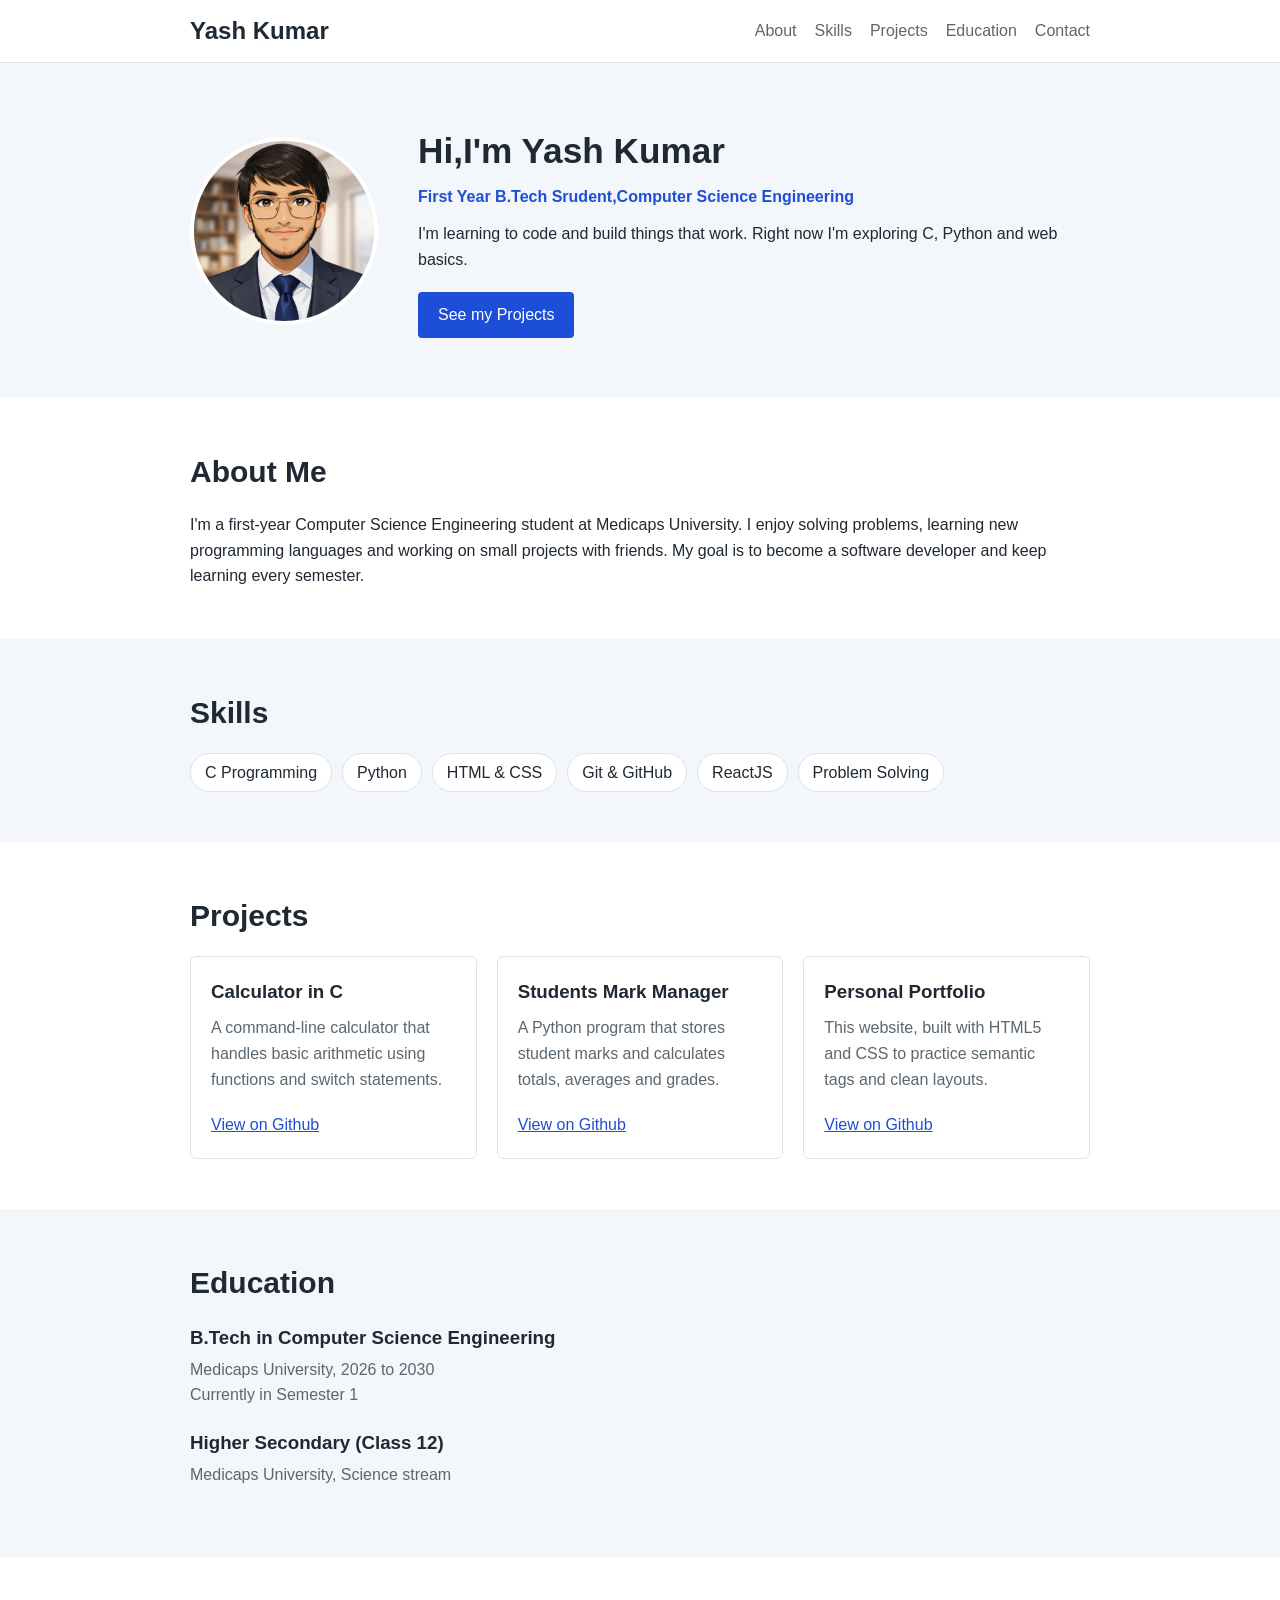
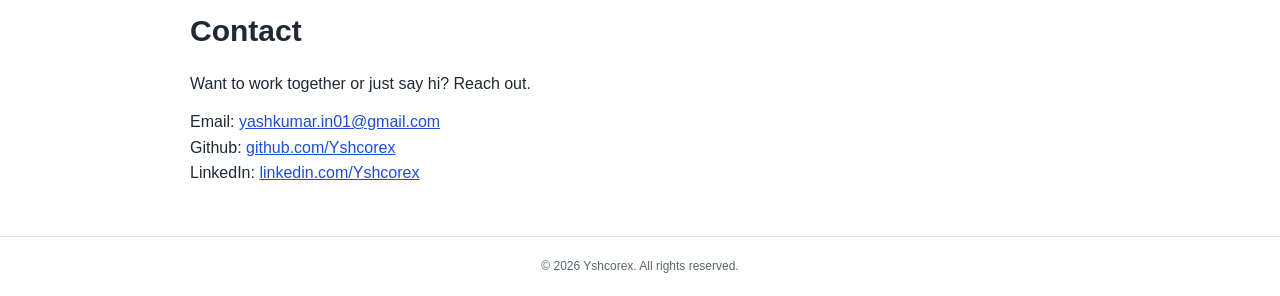
==== index.html @ abb8780c "Rename demo.html to index.html" ====
<!DOCTYPE html>
<html lang="en">
<head>
    <meta charset="UTF-8">
    <meta name="viewport" content="width=device-width, initial-scale=1.0">
    <title>My Portfolio | Engineer</title>
    <link rel="stylesheet" href="demo.css">
</head>
<body>
    <header class="site-header"> 
        <div class="container header-inner">
          <a href="#home" class="logo">Yash Kumar</a>  
          <nav aria-label="Main navigation">
            <ul class="nav-list">
                <li><a href="#about">About</a></li>
                <li><a href="#skills">Skills</a></li>
                <li><a href="#projects">Projects</a></li>
                <li><a href="#education">Education</a></li>
                <li><a href="#contact">Contact</a></li>
            </ul>
          </nav>
        </div>
    </header>

    <main>
        <!-- Home / Intro -->
         <section id="home" class="hero">
            <div class="container hero-inner">
                <img
                class="profile-img"
                src="character.png"
                width="180" height="180">
                <div class="hero-text">
                    <h1>Hi,I'm Yash Kumar</h1>
                    <p class="subtitle">First Year B.Tech Srudent,Computer Science Engineering</p>
                    <p>I'm learning to code and build things that work. Right now I'm exploring C, Python and web basics.</p>
                    <a href="#projects" class="btn">See my Projects</a>
                </div>
            </div>
         </section>

         <!--------- About -------->
         <section id="about" class="section">
            <div class="container">
                <h2>About Me</h2>
                <p>
                    I'm a first-year Computer Science Engineering student at Medicaps University.
                    I enjoy solving problems, learning new programming languages and working on small projects with friends.
                    My goal is to become a software developer and keep learning every semester.
                </p>
            </div>
         </section>

         <!--------- Skills ----------->

         <section id="Skills" class="section section-alt">
            <div class="container">
                <h2>Skills</h2>
                <ul class="skills-list">
                    <li>C Programming</li>
                    <li>Python</li>
                    <li>HTML & CSS</li>
                    <li>Git & GitHub</li>
                    <li>ReactJS</li>
                    <li>Problem Solving</li>
                </ul>
            </div>
         </section>
         
         <!---------- Projects -------->
         <section id="projects" class="section">
            <div class="container">
                <h2>Projects</h2>
                <div class="project-grid">
                
                    <article class="project">
                        <h3>Calculator in C</h3>
                        <p>A command-line calculator that handles basic arithmetic using functions and switch statements.</p>
                        <a href="#">View on Github</a>
                    </article>

                    <article class="project">
                        <h3>Students Mark Manager</h3>
                        <p>A Python program that stores student marks and calculates totals, averages and grades.</p>
                        <a href="#">View on Github</a>
                    </article>

                    <article class="project">
                        <h3>Personal Portfolio</h3>
                        <p>This website, built with HTML5 and CSS to practice semantic tags and clean layouts.</p>
                        <a href="#">View on Github</a>
                    </article>
                </div>
            </div>
         </section>

         <!------ Education ------->
         <section id="education" class="section section-alt">
            <div class="container">
                <h2>Education</h2>
                    <article class="education-item">
                        <h3>B.Tech in Computer Science Engineering</h3>
                        <p>Medicaps University, 2026 to 2030</p>
                        <p>Currently in Semester 1</p>
                    </article>
                    <article class="education-item">
                        <h3>Higher Secondary (Class 12)</h3>
                        <p>Medicaps University, Science stream</p>
                    </article>
            </div>
         </section>

         <!-------- Contact -------->
        <section id="contact" class="section">
            <div class="container">
                <h2>Contact</h2>
                <p>Want to work together or just say hi? Reach out.</p>
                <address>
                    <p>Email: <a href="mailto:yashkumar.in01@gmail.com">yashkumar.in01@gmail.com</a></p>
                    <p>Github: <a href="https://github.com/Yshcorex">github.com/Yshcorex</a></p>
                    <p>LinkedIn: <a href="https://linkedin.com/Yshcorex">linkedin.com/Yshcorex</a> </p> 
                </address>
            </div>
        </section> 
    </main>

    <footer class="site-footer">
        <div class="container">
            <p>&copy; 2026 Yshcorex. All rights reserved.</p>
        </div>
    </footer>
</body>
</html>
---- demo.css ----
:root{
    --bg: #fff;
    --bg-alt: #f3f6fa;
    --text:#1f2933;
    --muted: #5b6770;
    --accent: #1d4ed8;
    --accent-dark: #1639a6;
    --border: #dde3ea;
}

*{
   margin: 0;
   padding: 0;
}

html{
    scroll-behavior: smooth;
}

body{
    font-family: Arial, Helvetica, sans-serif;
    line-height: 1.6;
    color: var(--text);
}

.container{
    max-width: 900px;
    margin: 0 auto;
    padding: 0 20px;
}
    
a{
    color: var(--accent);
}

.site-header{
    position: sticky;
    top: 0;
    background: var(--bg);
    border-bottom: 1px solid var(--border);
    z-index: 10;
}

.header-inner{
    display: flex;
    justify-content: space-between;
    align-items: center;
    flex-wrap: wrap;
    gap: 8px;
    padding-top: 12px;
    padding-bottom: 12px;
}

.logo {
    text-decoration: none;
    color: var(--text);
    font-size: 24px;
    font-weight: bold;
}

.nav-list{
    display: flex;
    flex-wrap: wrap;
    gap: 18px;
    list-style: none;
}

.nav-list a{
    color: var(--muted);
    text-decoration: none;
}

/* ---------- Hero ----------- */
.hero{
    padding: 60px 0;
    background: var(--bg-alt);
}

.hero-inner{
    display:flex;
    align-items: center;
    gap: 40px
}

.profile-img{
    width: 180px;
    height: 180px;
    border-radius: 50%;
    object-fit: cover;
    border: 4px solid var(--bg);
}

.hero-text h1{
    font-size: 2.2rem;
    margin-bottom: 4px;
}

.subtitle{
    color: var(--accent);
    font-weight: bold;
    margin-bottom: 12px;
}

.btn{
    display: inline-block;
    margin-top: 20px;
    padding: 10px 20px;
    background: var(--accent);
    color: #fff;
    text-decoration: none;
    border-radius: 4px;
}

/* ----------- Section ----------------- */
.section{
    padding: 50px 0;
}

.section-alt{
    background: var(--bg-alt);
}

.section h2{
    font-size: 30px;
    margin-bottom: 16px;
}

/* ----------- Skills --------- */
.skills-list{
    display: flex;
    gap: 10px;
    list-style: none;
}

.skills-list li{
    padding: 6px 14px;
    background: var(--bg);
    border: 1px solid var(--border);
    border-radius: 20px;
}

/* ------------ Projects ---------- */
.project-grid{
    display: grid;
    grid-template-columns: repeat(auto-fit,minmax(240px, 1fr));
    gap: 20px;
}

.project{
    padding: 20px;
    border: 1px solid var(--border);
    border-radius: 6px;
    
}

.project h3{
    margin-bottom: 8px;
}


.project p{
    color: var(--muted);
    margin-bottom: 20px;
}

/* --------- education-item -------- */
.education-item{
    margin-bottom: 20px;
}

.education-item h3{
    margin-bottom: 4px;
}

.education-item p{
    color: var(--muted);
}

/* ------- Contact ---------*/
address{
    margin-top: 12px;
    font-style: normal;
}
/* ----------- Footer -------- */
.site-footer{
    padding: 20px 0;
    text-align: center;
    color: var(--muted);
    border-top: 1px solid var(--border);
    font-size: 12px;
}

/* ---------- Mobile ---------- */
@media (max-width: 640px) {
  .hero-inner {
    flex-direction: column;
    text-align: center;
  }

  .hero-text h1 {
    font-size: 1.8rem;
  }
}
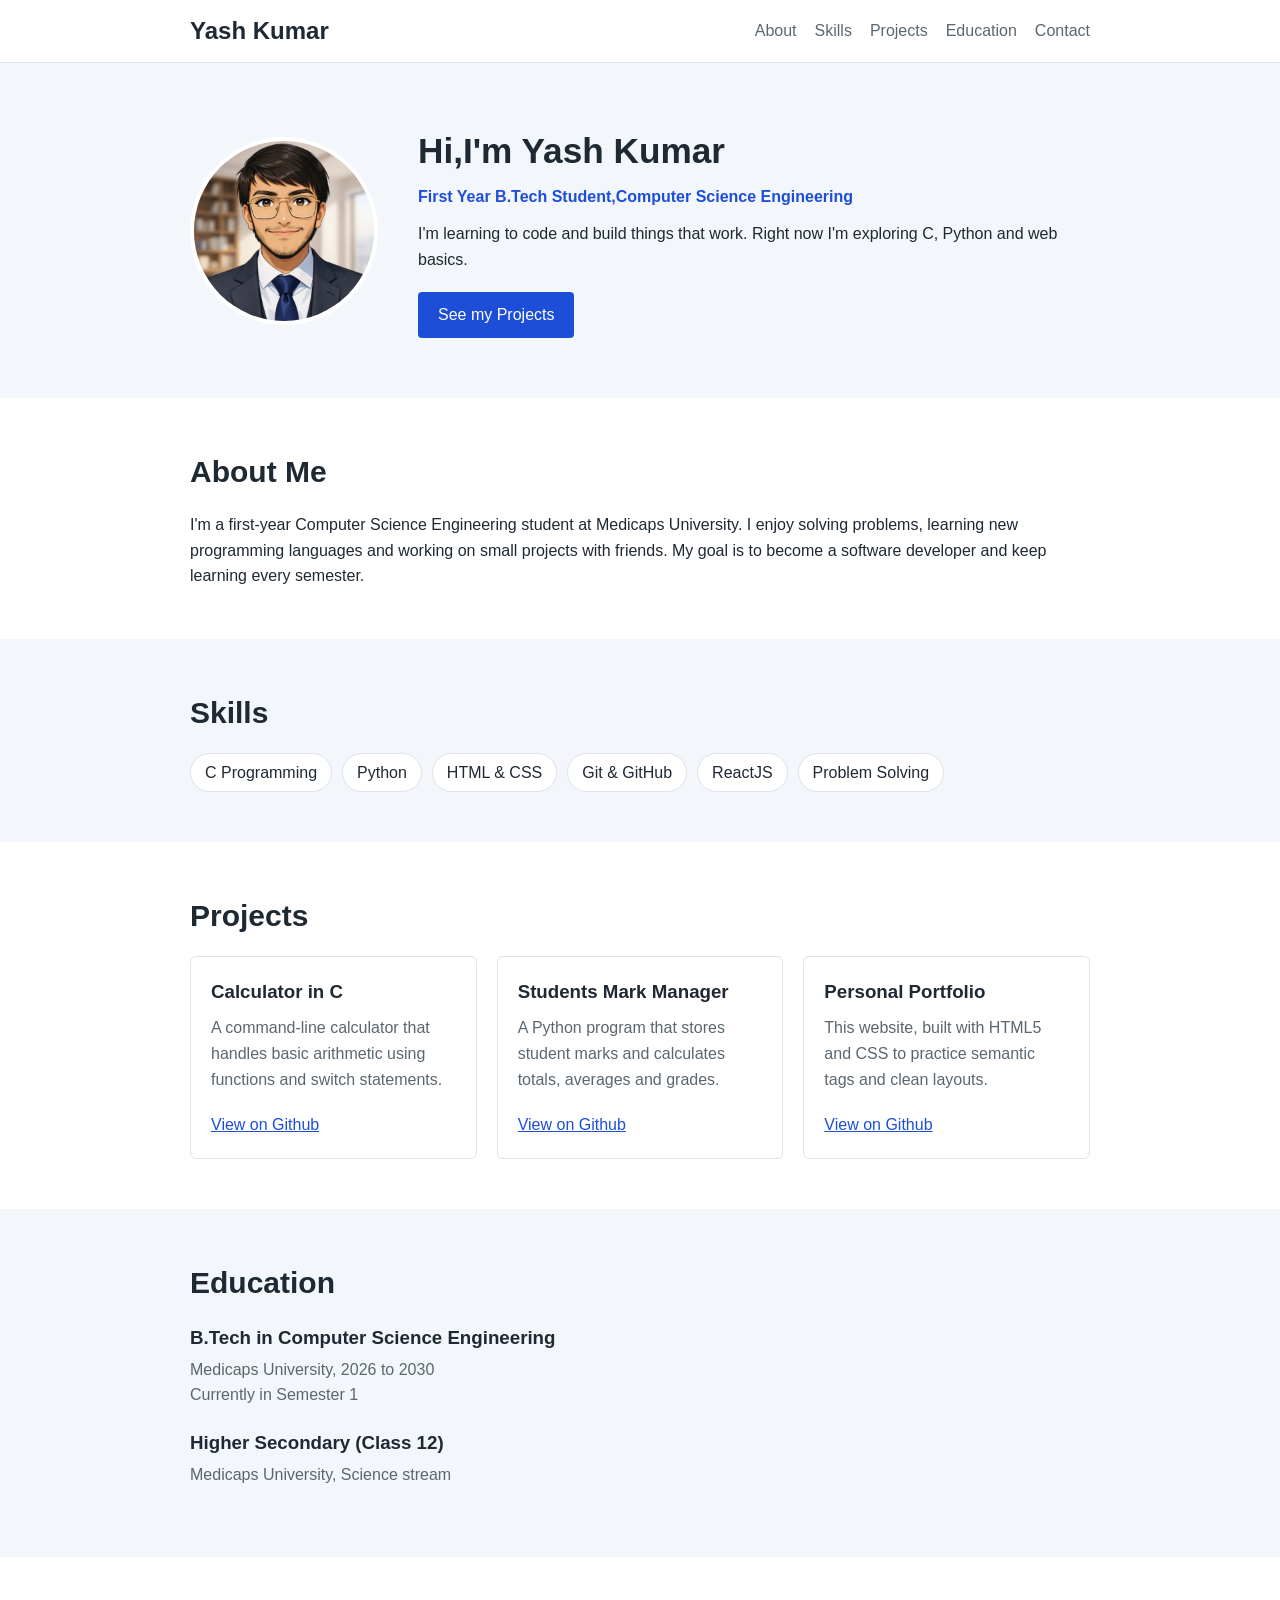
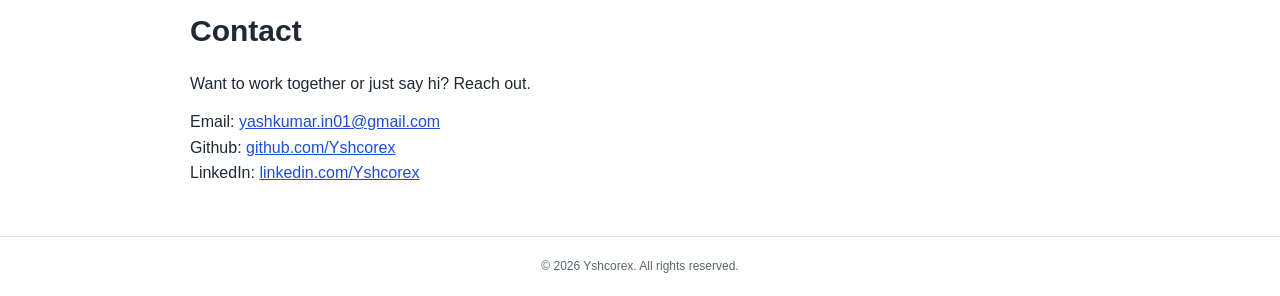
==== commit 0e11c8f8: "index.html update" ====
--- a/index.html
+++ b/index.html
@@ -32,7 +32,7 @@
                 width="180" height="180">
                 <div class="hero-text">
                     <h1>Hi,I'm Yash Kumar</h1>
-                    <p class="subtitle">First Year B.Tech Srudent,Computer Science Engineering</p>
+                    <p class="subtitle">First Year B.Tech Student,Computer Science Engineering</p>
                     <p>I'm learning to code and build things that work. Right now I'm exploring C, Python and web basics.</p>
                     <a href="#projects" class="btn">See my Projects</a>
                 </div>
@@ -43,7 +43,7 @@
          <section id="about" class="section">
             <div class="container">
                 <h2>About Me</h2>
-                <p>
+                <p>  
                     I'm a first-year Computer Science Engineering student at Medicaps University.
                     I enjoy solving problems, learning new programming languages and working on small projects with friends.
                     My goal is to become a software developer and keep learning every semester.
@@ -130,4 +130,4 @@
         </div>
     </footer>
 </body>
-</html>
+</html>
